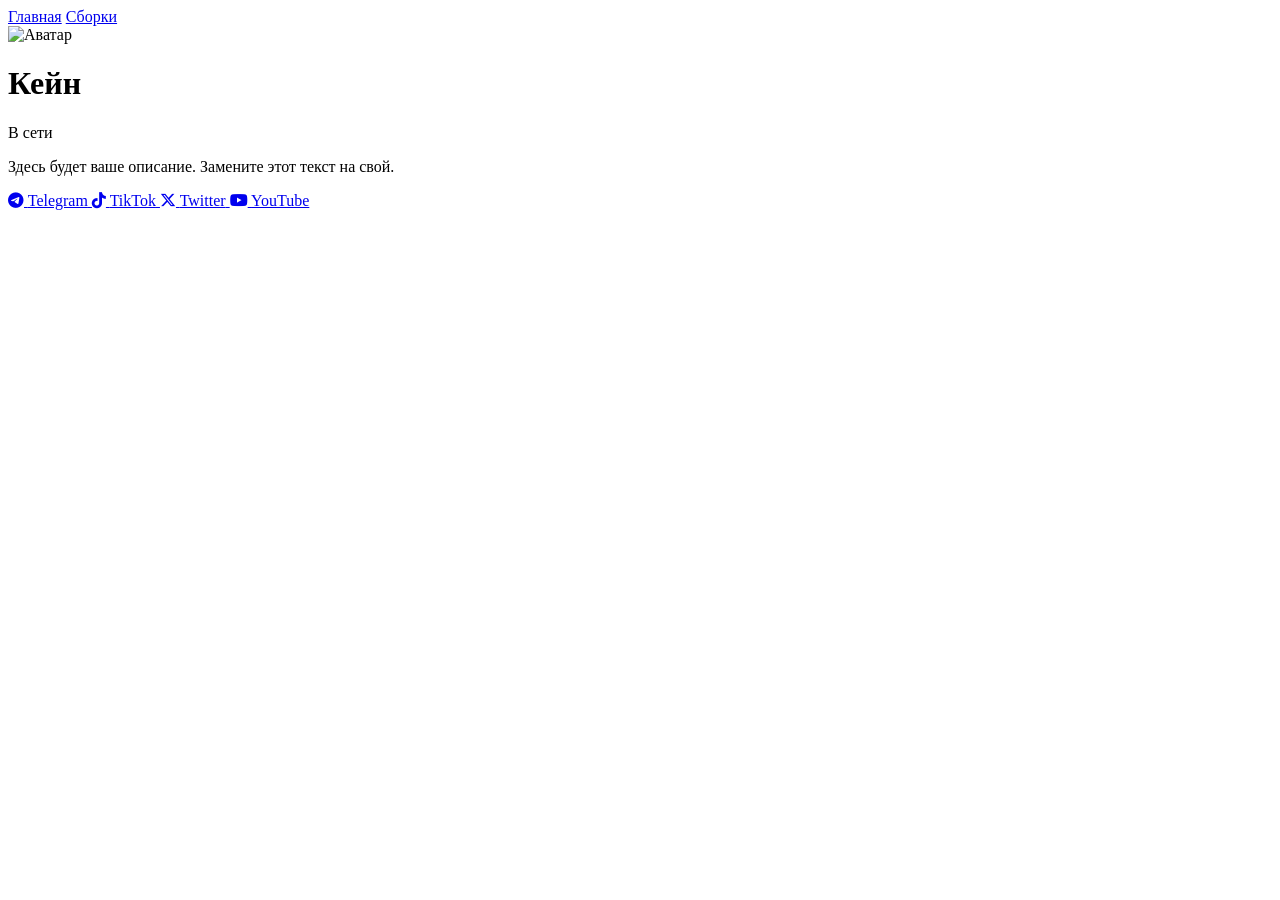
==== index.html @ d10e1605 "Create index.html" ====
<!DOCTYPE html>
<html lang="ru">
<head>
    <meta charset="UTF-8">
    <meta name="viewport" content="width=device-width, initial-scale=1.0">
    <title>Кейн — Главная</title>
    <link rel="stylesheet" href="style.css">
    <link rel="stylesheet" href="https://cdnjs.cloudflare.com/ajax/libs/font-awesome/6.5.0/css/all.min.css">
</head>
<body>
    <nav class="navbar">
        <a href="index.html" class="nav-link active">Главная</a>
        <a href="builds.html" class="nav-link">Сборки</a>
    </nav>

    <main class="profile-container">
        <div class="avatar-wrapper">
            <!-- Замените путь к изображению на свой аватар -->
            <img src="avatar.jpg" alt="Аватар" class="avatar">
        </div>

        <h1 class="username">Кейн</h1>

        <div class="status-badge" id="status-badge">
            <span class="status-dot" id="status-dot"></span>
            <span class="status-text" id="status-text">Загрузка...</span>
        </div>

        <p class="description">
            Здесь будет ваше описание. Замените этот текст на свой.
        </p>

        <div class="social-links">
            <a href="https://t.me/ваш_username" target="_blank" class="social-link telegram">
                <i class="fa-brands fa-telegram"></i>
                <span>Telegram</span>
            </a>
            <a href="https://www.tiktok.com/@ваш_username" target="_blank" class="social-link tiktok">
                <i class="fa-brands fa-tiktok"></i>
                <span>TikTok</span>
            </a>
            <a href="https://twitter.com/ваш_username" target="_blank" class="social-link twitter">
                <i class="fa-brands fa-x-twitter"></i>
                <span>Twitter</span>
            </a>
            <a href="https://www.youtube.com/@ваш_username" target="_blank" class="social-link youtube">
                <i class="fa-brands fa-youtube"></i>
                <span>YouTube</span>
            </a>
        </div>
    </main>

    <script>
        // ====== РУЧНАЯ НАСТРОЙКА СТАТУСА ======
        // Telegram не предоставляет API для автоматического получения статуса.
        // Измените значение вручную: 'online' или 'offline'.
        const CURRENT_STATUS = 'online'; // 'online' | 'offline'

        const statusDot = document.getElementById('status-dot');
        const statusText = document.getElementById('status-text');

        if (CURRENT_STATUS === 'online') {
            statusDot.className = 'status-dot online';
            statusText.textContent = 'В сети';
        } else {
            statusDot.className = 'status-dot offline';
            statusText.textContent = 'Не в сети';
        }
    </script>
</body>
</html>
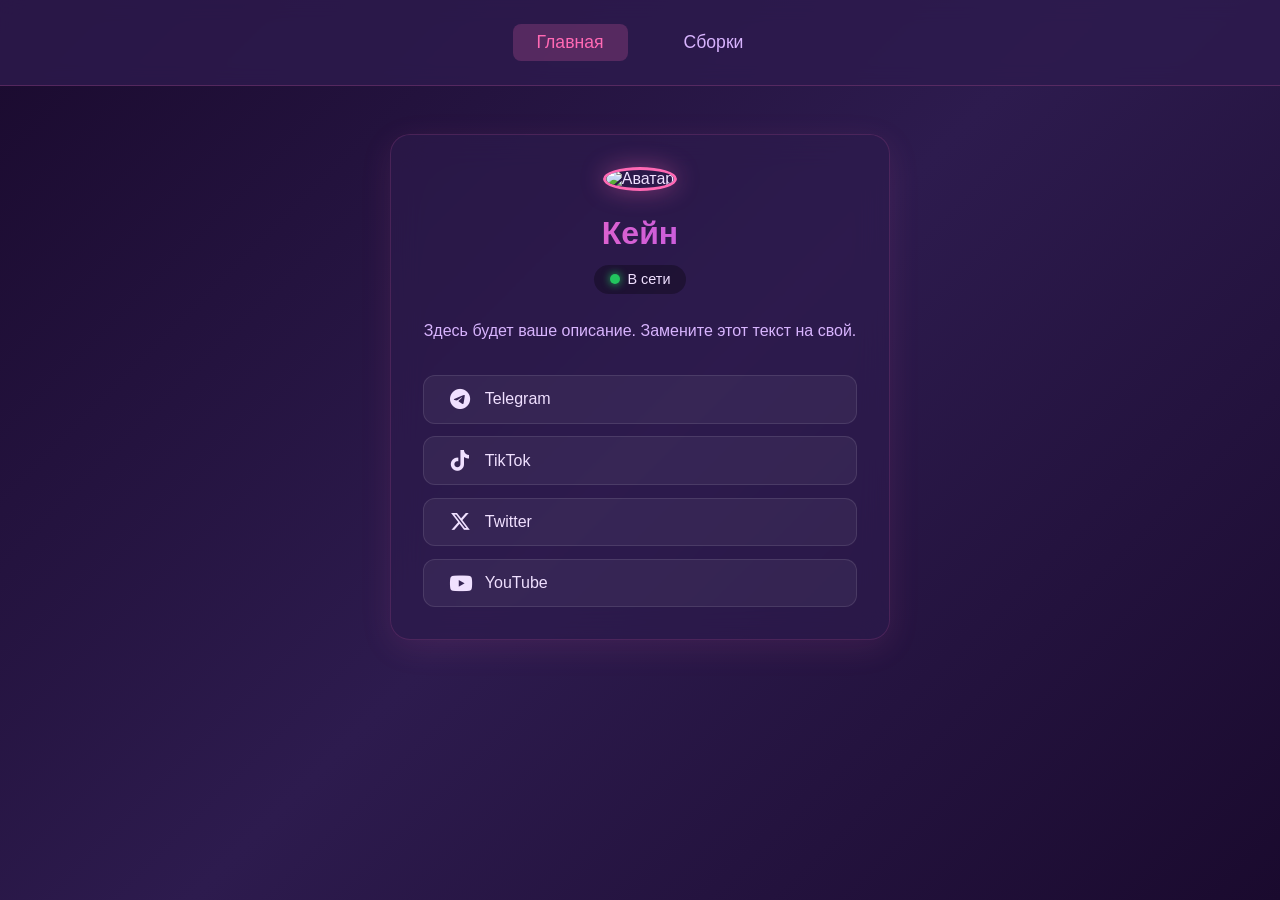
==== commit 8c6e145b: "Update index.html" ====
--- a/index.html
+++ b/index.html
@@ -16,7 +16,7 @@
     <main class="profile-container">
         <div class="avatar-wrapper">
             <!-- Замените путь к изображению на свой аватар -->
-            <img src="avatar.jpg" alt="Аватар" class="avatar">
+            <img src="date/avatar.jpg" alt="Аватар" class="avatar">
         </div>
 
         <h1 class="username">Кейн</h1>
--- a/style.css
+++ b/style.css
@@ -0,0 +1,261 @@
+/* ====== СБРОС И БАЗОВЫЕ СТИЛИ ====== */
+* {
+    margin: 0;
+    padding: 0;
+    box-sizing: border-box;
+}
+
+body {
+    font-family: 'Segoe UI', Tahoma, Geneva, Verdana, sans-serif;
+    background: linear-gradient(135deg, #1a0a2e 0%, #2d1b4e 50%, #1a0a2e 100%);
+    color: #f0e0ff;
+    min-height: 100vh;
+}
+
+/* ====== НАВИГАЦИЯ ====== */
+.navbar {
+    display: flex;
+    justify-content: center;
+    gap: 2rem;
+    padding: 1.5rem 0;
+    background: rgba(45, 27, 78, 0.8);
+    backdrop-filter: blur(10px);
+    border-bottom: 1px solid rgba(255, 105, 180, 0.2);
+}
+
+.nav-link {
+    color: #d8b4fe;
+    text-decoration: none;
+    font-size: 1.1rem;
+    font-weight: 500;
+    padding: 0.5rem 1.5rem;
+    border-radius: 8px;
+    transition: all 0.3s ease;
+}
+
+.nav-link:hover,
+.nav-link.active {
+    background: rgba(255, 105, 180, 0.2);
+    color: #ff69b4;
+}
+
+/* ====== ГЛАВНАЯ СТРАНИЦА ====== */
+.profile-container {
+    max-width: 500px;
+    margin: 3rem auto;
+    padding: 2rem;
+    text-align: center;
+    background: rgba(45, 27, 78, 0.6);
+    backdrop-filter: blur(15px);
+    border-radius: 20px;
+    border: 1px solid rgba(255, 105, 180, 0.15);
+    box-shadow: 0 8px 32px rgba(255, 105, 180, 0.1);
+}
+
+.avatar-wrapper {
+    margin-bottom: 1.5rem;
+}
+
+.avatar {
+    width: 150px;
+    height: 150px;
+    border-radius: 50%;
+    object-fit: cover;
+    border: 3px solid #ff69b4;
+    box-shadow: 0 0 25px rgba(255, 105, 180, 0.4);
+}
+
+.username {
+    font-size: 2rem;
+    font-weight: 700;
+    margin-bottom: 0.8rem;
+    background: linear-gradient(90deg, #ff69b4, #a855f7);
+    -webkit-background-clip: text;
+    -webkit-text-fill-color: transparent;
+    background-clip: text;
+}
+
+/* ====== СТАТУС ====== */
+.status-badge {
+    display: inline-flex;
+    align-items: center;
+    gap: 0.5rem;
+    padding: 0.4rem 1rem;
+    background: rgba(0, 0, 0, 0.3);
+    border-radius: 20px;
+    margin-bottom: 1.5rem;
+    font-size: 0.9rem;
+}
+
+.status-dot {
+    width: 10px;
+    height: 10px;
+    border-radius: 50%;
+}
+
+.status-dot.online {
+    background: #22c55e;
+    box-shadow: 0 0 8px #22c55e;
+}
+
+.status-dot.offline {
+    background: #6b7280;
+}
+
+/* ====== ОПИСАНИЕ ====== */
+.description {
+    font-size: 1rem;
+    line-height: 1.6;
+    color: #d8b4fe;
+    margin-bottom: 2rem;
+}
+
+/* ====== СОЦСЕТИ ====== */
+.social-links {
+    display: flex;
+    flex-direction: column;
+    gap: 0.8rem;
+}
+
+.social-link {
+    display: flex;
+    align-items: center;
+    gap: 0.8rem;
+    padding: 0.8rem 1.5rem;
+    border-radius: 12px;
+    text-decoration: none;
+    color: #f0e0ff;
+    font-weight: 500;
+    transition: all 0.3s ease;
+    background: rgba(255, 255, 255, 0.05);
+    border: 1px solid rgba(255, 255, 255, 0.1);
+}
+
+.social-link:hover {
+    transform: translateY(-2px);
+}
+
+.social-link.telegram:hover { background: rgba(0, 136, 204, 0.3); border-color: #0088cc; }
+.social-link.tiktok:hover   { background: rgba(255, 0, 80, 0.3); border-color: #ff0050; }
+.social-link.twitter:hover  { background: rgba(29, 161, 242, 0.3); border-color: #1da1f2; }
+.social-link.youtube:hover  { background: rgba(255, 0, 0, 0.3); border-color: #ff0000; }
+
+.social-link i {
+    font-size: 1.3rem;
+    width: 24px;
+    text-align: center;
+}
+
+/* ====== СТРАНИЦА СБОРОК ====== */
+.builds-container {
+    max-width: 1200px;
+    margin: 2rem auto;
+    padding: 0 1.5rem;
+}
+
+.page-title {
+    text-align: center;
+    font-size: 2.2rem;
+    font-weight: 700;
+    margin-bottom: 2rem;
+    background: linear-gradient(90deg, #ff69b4, #a855f7);
+    -webkit-background-clip: text;
+    -webkit-text-fill-color: transparent;
+    background-clip: text;
+}
+
+.builds-grid {
+    display: grid;
+    grid-template-columns: repeat(auto-fill, minmax(300px, 1fr));
+    gap: 1.5rem;
+}
+
+/* ====== КАРТОЧКА СБОРКИ ====== */
+.build-card {
+    background: rgba(45, 27, 78, 0.7);
+    backdrop-filter: blur(10px);
+    border-radius: 16px;
+    overflow: hidden;
+    border: 1px solid rgba(255, 105, 180, 0.15);
+    transition: all 0.3s ease;
+}
+
+.build-card:hover {
+    transform: translateY(-5px);
+    box-shadow: 0 12px 30px rgba(255, 105, 180, 0.2);
+    border-color: rgba(255, 105, 180, 0.4);
+}
+
+.build-poster {
+    width: 100%;
+    height: 200px;
+    object-fit: cover;
+    border-bottom: 1px solid rgba(255, 105, 180, 0.1);
+}
+
+.build-content {
+    padding: 1.2rem;
+}
+
+.build-name {
+    font-size: 1.3rem;
+    font-weight: 600;
+    margin-bottom: 0.3rem;
+    color: #ff69b4;
+}
+
+.build-version {
+    display: inline-block;
+    font-size: 0.8rem;
+    padding: 0.2rem 0.6rem;
+    background: rgba(168, 85, 247, 0.3);
+    border-radius: 6px;
+    color: #d8b4fe;
+    margin-bottom: 0.8rem;
+}
+
+.build-description {
+    font-size: 0.95rem;
+    line-height: 1.5;
+    color: #c4b5d8;
+    margin-bottom: 1.2rem;
+}
+
+.build-download {
+    display: inline-flex;
+    align-items: center;
+    gap: 0.5rem;
+    padding: 0.6rem 1.5rem;
+    background: linear-gradient(90deg, #ff69b4, #a855f7);
+    color: #fff;
+    text-decoration: none;
+    border-radius: 8px;
+    font-weight: 600;
+    transition: all 0.3s ease;
+}
+
+.build-download:hover {
+    box-shadow: 0 4px 15px rgba(255, 105, 180, 0.4);
+    transform: scale(1.03);
+}
+
+/* ====== АДАПТИВНОСТЬ ====== */
+@media (max-width: 600px) {
+    .profile-container {
+        margin: 1.5rem 1rem;
+        padding: 1.5rem;
+    }
+
+    .avatar {
+        width: 120px;
+        height: 120px;
+    }
+
+    .username {
+        font-size: 1.6rem;
+    }
+
+    .builds-grid {
+        grid-template-columns: 1fr;
+    }
+}
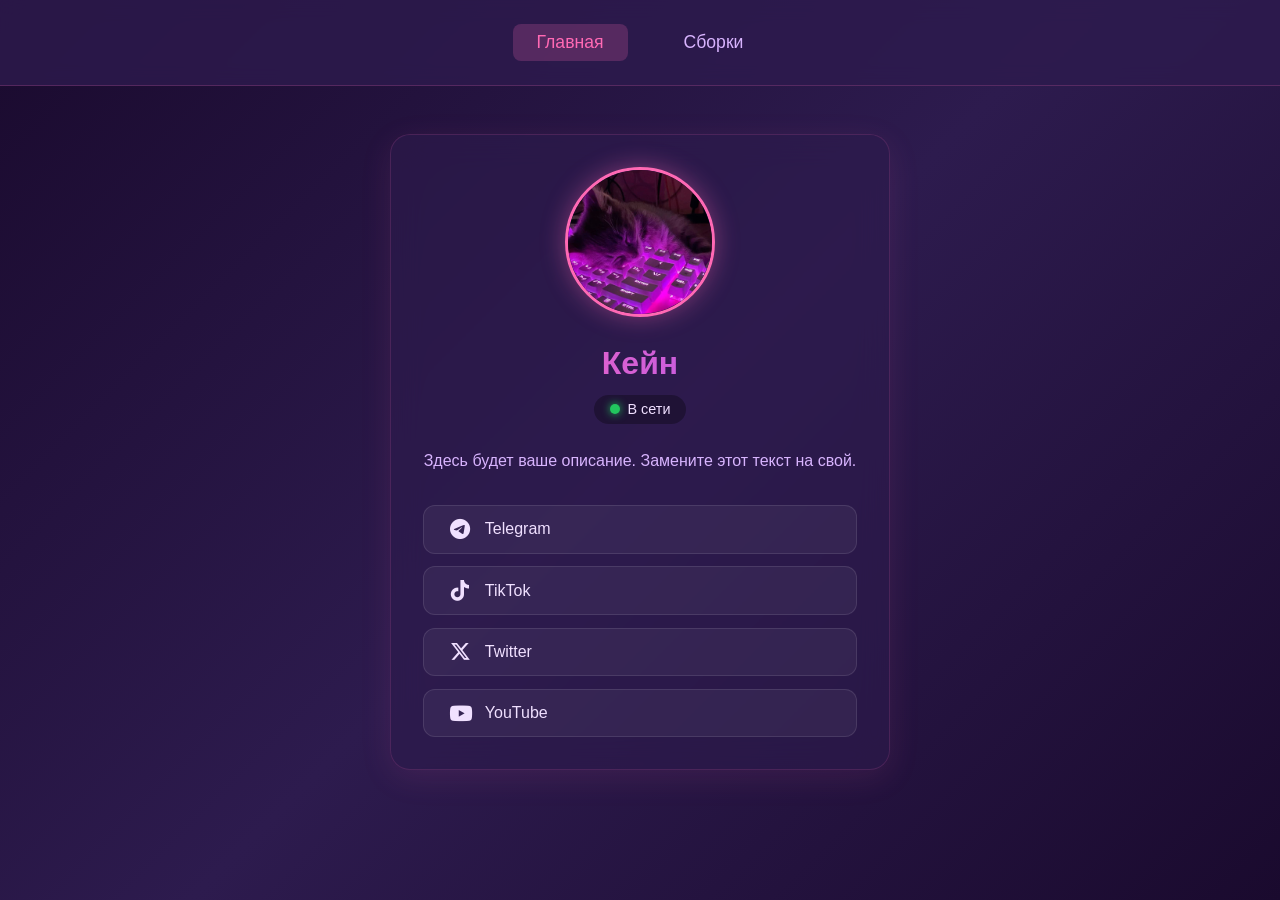
==== commit fd6695aa: "Update index.html" ====
--- a/index.html
+++ b/index.html
@@ -16,7 +16,7 @@
     <main class="profile-container">
         <div class="avatar-wrapper">
             <!-- Замените путь к изображению на свой аватар -->
-            <img src="date/avatar.jpg" alt="Аватар" class="avatar">
+            <img src="date/photo.jpg" alt="Аватар" class="avatar">
         </div>
 
         <h1 class="username">Кейн</h1>
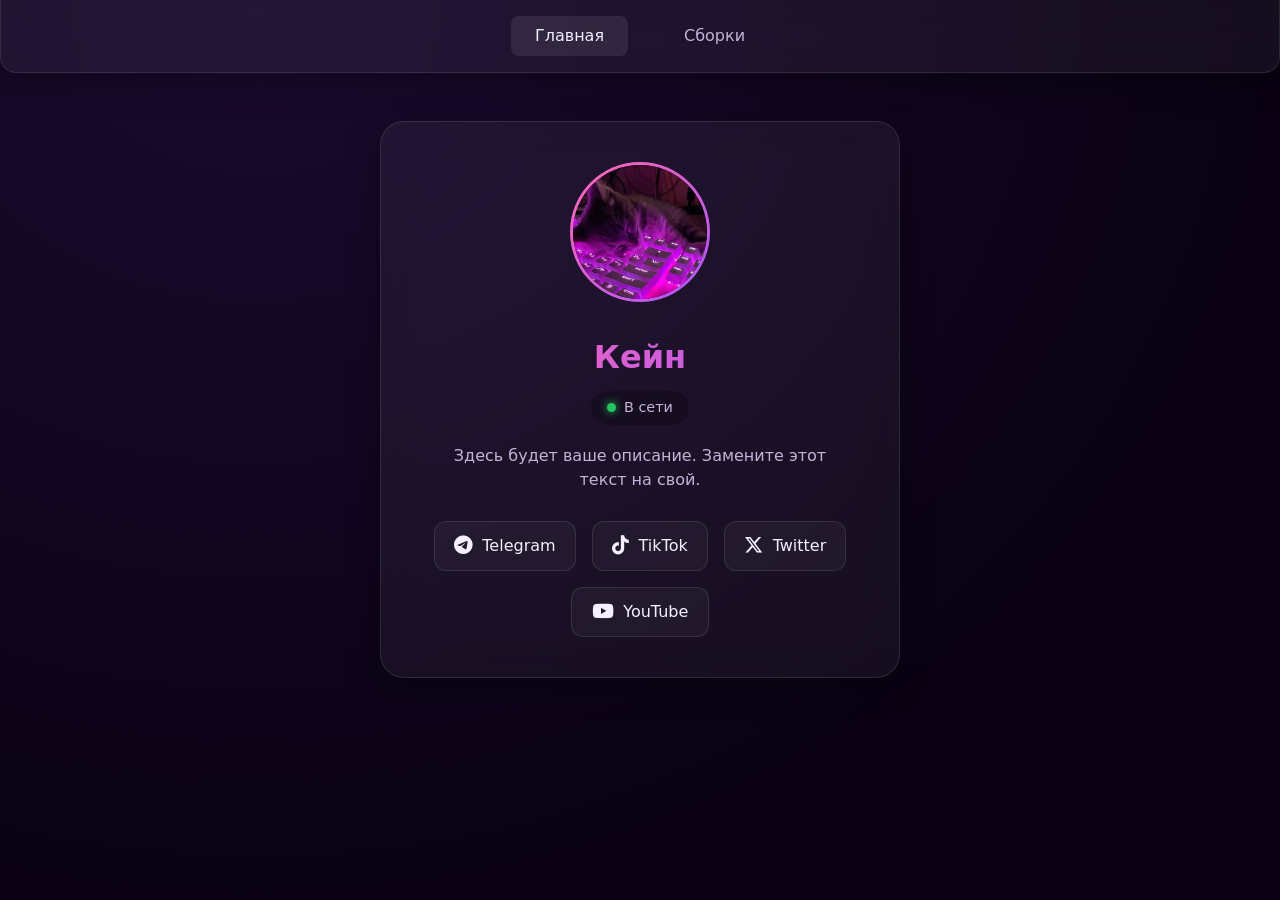
==== commit 7b65083e: "Update index.html" ====
--- a/index.html
+++ b/index.html
@@ -6,16 +6,18 @@
     <title>Кейн — Главная</title>
     <link rel="stylesheet" href="style.css">
     <link rel="stylesheet" href="https://cdnjs.cloudflare.com/ajax/libs/font-awesome/6.5.0/css/all.min.css">
+    <link rel="preconnect" href="https://fonts.googleapis.com">
+    <link rel="preconnect" href="https://fonts.gstatic.com" crossorigin>
+    <link href="https://fonts.googleapis.com/css2?family=Inter:wght@400;500;600;700&display=swap" rel="stylesheet">
 </head>
 <body>
-    <nav class="navbar">
+    <nav class="navbar glass-panel">
         <a href="index.html" class="nav-link active">Главная</a>
         <a href="builds.html" class="nav-link">Сборки</a>
     </nav>
 
-    <main class="profile-container">
+    <main class="profile-container glass-panel">
         <div class="avatar-wrapper">
-            <!-- Замените путь к изображению на свой аватар -->
             <img src="date/photo.jpg" alt="Аватар" class="avatar">
         </div>
 
@@ -31,19 +33,19 @@
         </p>
 
         <div class="social-links">
-            <a href="https://t.me/ваш_username" target="_blank" class="social-link telegram">
+            <a href="https://t.me/ваш_username" target="_blank" rel="noopener noreferrer" class="social-link telegram">
                 <i class="fa-brands fa-telegram"></i>
                 <span>Telegram</span>
             </a>
-            <a href="https://www.tiktok.com/@ваш_username" target="_blank" class="social-link tiktok">
+            <a href="https://www.tiktok.com/@ваш_username" target="_blank" rel="noopener noreferrer" class="social-link tiktok">
                 <i class="fa-brands fa-tiktok"></i>
                 <span>TikTok</span>
             </a>
-            <a href="https://twitter.com/ваш_username" target="_blank" class="social-link twitter">
+            <a href="https://twitter.com/ваш_username" target="_blank" rel="noopener noreferrer" class="social-link twitter">
                 <i class="fa-brands fa-x-twitter"></i>
                 <span>Twitter</span>
             </a>
-            <a href="https://www.youtube.com/@ваш_username" target="_blank" class="social-link youtube">
+            <a href="https://www.youtube.com/@ваш_username" target="_blank" rel="noopener noreferrer" class="social-link youtube">
                 <i class="fa-brands fa-youtube"></i>
                 <span>YouTube</span>
             </a>
@@ -51,9 +53,8 @@
     </main>
 
     <script>
-        // ====== РУЧНАЯ НАСТРОЙКА СТАТУСА ======
-        // Telegram не предоставляет API для автоматического получения статуса.
-        // Измените значение вручную: 'online' или 'offline'.
+        // Telegram не предоставляет открытый API для получения статуса онлайн/офлайн.
+        // Значение переменной необходимо изменять вручную.
         const CURRENT_STATUS = 'online'; // 'online' | 'offline'
 
         const statusDot = document.getElementById('status-dot');
@@ -67,5 +68,37 @@
             statusText.textContent = 'Не в сети';
         }
     </script>
+
+    <script>
+    document.addEventListener('DOMContentLoaded', function() {
+        document.addEventListener('contextmenu', function(e) {
+            e.preventDefault();
+            return false;
+        });
+
+        document.addEventListener('keydown', function(e) {
+            if (
+                e.ctrlKey && 
+                (e.key === 'c' || e.key === 'C' || 
+                 e.key === 'x' || e.key === 'X' || 
+                 e.key === 'v' || e.key === 'V' || 
+                 e.key === 'u' || e.key === 'U' || 
+                 e.key === 's' || e.key === 'S')
+            ) {
+                e.preventDefault();
+                return false;
+            }
+            if (e.key === 'F12') {
+                e.preventDefault();
+                return false;
+            }
+        });
+
+        document.addEventListener('dragstart', function(e) {
+            e.preventDefault();
+            return false;
+        });
+    });
+</script>
 </body>
 </html>
--- a/style.css
+++ b/style.css
@@ -1,4 +1,16 @@
-/* ====== СБРОС И БАЗОВЫЕ СТИЛИ ====== */
+:root {
+    --bg-primary: #0a0214;
+    --bg-secondary: #1a0a2e;
+    --accent-pink: #ff69b4;
+    --accent-purple: #a855f7;
+    --glass-bg: rgba(255, 255, 255, 0.05);
+    --glass-border: rgba(255, 255, 255, 0.1);
+    --text-primary: #f4f0ff;
+    --text-secondary: #c4b5d8;
+    --transition-base: 0.3s cubic-bezier(0.4, 0, 0.2, 1);
+    --shadow-soft: 0 8px 32px rgba(0, 0, 0, 0.35);
+}
+
 * {
     margin: 0;
     padding: 0;
@@ -6,50 +18,57 @@
 }
 
 body {
-    font-family: 'Segoe UI', Tahoma, Geneva, Verdana, sans-serif;
-    background: linear-gradient(135deg, #1a0a2e 0%, #2d1b4e 50%, #1a0a2e 100%);
-    color: #f0e0ff;
+    font-family: 'Inter', system-ui, -apple-system, sans-serif;
+    background: radial-gradient(ellipse at 20% 0%, var(--bg-secondary), var(--bg-primary) 70%);
+    color: var(--text-primary);
     min-height: 100vh;
-}
-
-/* ====== НАВИГАЦИЯ ====== */
+    line-height: 1.5;
+}
+
+/* === СТЕКЛЯННЫЕ ПАНЕЛИ (Glassmorphism) === */
+.glass-panel {
+    background: var(--glass-bg);
+    backdrop-filter: blur(18px);
+    -webkit-backdrop-filter: blur(18px);
+    border: 1px solid var(--glass-border);
+    box-shadow: var(--shadow-soft);
+}
+
+/* === НАВИГАЦИЯ === */
 .navbar {
+    position: sticky;
+    top: 0;
+    z-index: 100;
     display: flex;
     justify-content: center;
     gap: 2rem;
-    padding: 1.5rem 0;
-    background: rgba(45, 27, 78, 0.8);
-    backdrop-filter: blur(10px);
-    border-bottom: 1px solid rgba(255, 105, 180, 0.2);
+    padding: 1rem 0;
+    border-radius: 0 0 16px 16px;
+    border-top: none;
 }
 
 .nav-link {
-    color: #d8b4fe;
+    color: var(--text-secondary);
     text-decoration: none;
-    font-size: 1.1rem;
     font-weight: 500;
     padding: 0.5rem 1.5rem;
     border-radius: 8px;
-    transition: all 0.3s ease;
+    transition: var(--transition-base);
 }
 
 .nav-link:hover,
 .nav-link.active {
-    background: rgba(255, 105, 180, 0.2);
-    color: #ff69b4;
-}
-
-/* ====== ГЛАВНАЯ СТРАНИЦА ====== */
+    color: var(--text-primary);
+    background: rgba(255, 255, 255, 0.08);
+}
+
+/* === ГЛАВНАЯ СТРАНИЦА === */
 .profile-container {
-    max-width: 500px;
+    max-width: 520px;
     margin: 3rem auto;
-    padding: 2rem;
+    padding: 2.5rem;
     text-align: center;
-    background: rgba(45, 27, 78, 0.6);
-    backdrop-filter: blur(15px);
-    border-radius: 20px;
-    border: 1px solid rgba(255, 105, 180, 0.15);
-    box-shadow: 0 8px 32px rgba(255, 105, 180, 0.1);
+    border-radius: 24px;
 }
 
 .avatar-wrapper {
@@ -57,99 +76,111 @@
 }
 
 .avatar {
-    width: 150px;
-    height: 150px;
+    width: 140px;
+    height: 140px;
     border-radius: 50%;
     object-fit: cover;
-    border: 3px solid #ff69b4;
-    box-shadow: 0 0 25px rgba(255, 105, 180, 0.4);
+    border: 3px solid transparent;
+    background-image: linear-gradient(var(--bg-secondary), var(--bg-secondary)), linear-gradient(135deg, var(--accent-pink), var(--accent-purple));
+    background-origin: border-box;
+    background-clip: content-box, border-box;
+    transition: transform var(--transition-base);
+}
+
+.avatar:hover {
+    transform: scale(1.05);
 }
 
 .username {
     font-size: 2rem;
     font-weight: 700;
-    margin-bottom: 0.8rem;
-    background: linear-gradient(90deg, #ff69b4, #a855f7);
+    margin-bottom: 0.6rem;
+    background: linear-gradient(90deg, var(--accent-pink), var(--accent-purple));
     -webkit-background-clip: text;
     -webkit-text-fill-color: transparent;
     background-clip: text;
 }
 
-/* ====== СТАТУС ====== */
 .status-badge {
     display: inline-flex;
     align-items: center;
     gap: 0.5rem;
     padding: 0.4rem 1rem;
-    background: rgba(0, 0, 0, 0.3);
+    background: rgba(0, 0, 0, 0.25);
     border-radius: 20px;
-    margin-bottom: 1.5rem;
+    margin-bottom: 1.2rem;
     font-size: 0.9rem;
+    color: var(--text-secondary);
 }
 
 .status-dot {
-    width: 10px;
-    height: 10px;
+    width: 9px;
+    height: 9px;
     border-radius: 50%;
 }
 
 .status-dot.online {
     background: #22c55e;
     box-shadow: 0 0 8px #22c55e;
+    animation: pulse 2s infinite;
 }
 
 .status-dot.offline {
     background: #6b7280;
 }
 
-/* ====== ОПИСАНИЕ ====== */
+@keyframes pulse {
+    0%, 100% { opacity: 1; }
+    50% { opacity: 0.6; }
+}
+
 .description {
     font-size: 1rem;
-    line-height: 1.6;
-    color: #d8b4fe;
-    margin-bottom: 2rem;
-}
-
-/* ====== СОЦСЕТИ ====== */
+    color: var(--text-secondary);
+    margin-bottom: 1.8rem;
+    max-width: 400px;
+    margin-left: auto;
+    margin-right: auto;
+}
+
+/* === СОЦСЕТИ (В СТРОКУ) === */
 .social-links {
     display: flex;
-    flex-direction: column;
-    gap: 0.8rem;
+    flex-wrap: wrap;
+    justify-content: center;
+    gap: 1rem;
 }
 
 .social-link {
-    display: flex;
+    display: inline-flex;
     align-items: center;
-    gap: 0.8rem;
-    padding: 0.8rem 1.5rem;
+    gap: 0.6rem;
+    padding: 0.75rem 1.2rem;
     border-radius: 12px;
     text-decoration: none;
-    color: #f0e0ff;
+    color: var(--text-primary);
     font-weight: 500;
-    transition: all 0.3s ease;
-    background: rgba(255, 255, 255, 0.05);
-    border: 1px solid rgba(255, 255, 255, 0.1);
+    background: rgba(255, 255, 255, 0.04);
+    border: 1px solid var(--glass-border);
+    transition: var(--transition-base);
 }
 
 .social-link:hover {
-    transform: translateY(-2px);
-}
-
-.social-link.telegram:hover { background: rgba(0, 136, 204, 0.3); border-color: #0088cc; }
-.social-link.tiktok:hover   { background: rgba(255, 0, 80, 0.3); border-color: #ff0050; }
-.social-link.twitter:hover  { background: rgba(29, 161, 242, 0.3); border-color: #1da1f2; }
-.social-link.youtube:hover  { background: rgba(255, 0, 0, 0.3); border-color: #ff0000; }
-
-.social-link i {
-    font-size: 1.3rem;
-    width: 24px;
-    text-align: center;
-}
-
-/* ====== СТРАНИЦА СБОРОК ====== */
+    transform: translateY(-3px);
+    background: rgba(255, 255, 255, 0.1);
+}
+
+.social-link.telegram:hover { border-color: #0088cc; color: #0088cc; }
+.social-link.tiktok:hover   { border-color: #ff0050; color: #ff0050; }
+.social-link.twitter:hover  { border-color: #1da1f2; color: #1da1f2; }
+.social-link.youtube:hover  { border-color: #ff0000; color: #ff0000; }
+
+.social-link i { font-size: 1.2rem; }
+
+/* === СТРАНИЦА СБОРОК === */
 .builds-container {
     max-width: 1200px;
-    margin: 2rem auto;
+    margin: 2.5rem auto;
     padding: 0 1.5rem;
 }
 
@@ -158,7 +189,7 @@
     font-size: 2.2rem;
     font-weight: 700;
     margin-bottom: 2rem;
-    background: linear-gradient(90deg, #ff69b4, #a855f7);
+    background: linear-gradient(90deg, var(--accent-pink), var(--accent-purple));
     -webkit-background-clip: text;
     -webkit-text-fill-color: transparent;
     background-clip: text;
@@ -170,27 +201,33 @@
     gap: 1.5rem;
 }
 
-/* ====== КАРТОЧКА СБОРКИ ====== */
 .build-card {
-    background: rgba(45, 27, 78, 0.7);
-    backdrop-filter: blur(10px);
+    background: var(--glass-bg);
+    backdrop-filter: blur(14px);
+    -webkit-backdrop-filter: blur(14px);
+    border: 1px solid var(--glass-border);
     border-radius: 16px;
     overflow: hidden;
-    border: 1px solid rgba(255, 105, 180, 0.15);
-    transition: all 0.3s ease;
+    transition: var(--transition-base);
+    opacity: 0;
+    animation: fadeIn 0.6s forwards;
+}
+
+@keyframes fadeIn {
+    to { opacity: 1; }
 }
 
 .build-card:hover {
-    transform: translateY(-5px);
+    transform: translateY(-6px);
     box-shadow: 0 12px 30px rgba(255, 105, 180, 0.2);
-    border-color: rgba(255, 105, 180, 0.4);
+    border-color: rgba(255, 255, 255, 0.2);
 }
 
 .build-poster {
     width: 100%;
-    height: 200px;
+    height: 190px;
     object-fit: cover;
-    border-bottom: 1px solid rgba(255, 105, 180, 0.1);
+    border-bottom: 1px solid var(--glass-border);
 }
 
 .build-content {
@@ -198,64 +235,57 @@
 }
 
 .build-name {
-    font-size: 1.3rem;
+    font-size: 1.25rem;
     font-weight: 600;
-    margin-bottom: 0.3rem;
-    color: #ff69b4;
+    margin-bottom: 0.4rem;
+    color: var(--text-primary);
 }
 
 .build-version {
     display: inline-block;
-    font-size: 0.8rem;
+    font-size: 0.75rem;
     padding: 0.2rem 0.6rem;
-    background: rgba(168, 85, 247, 0.3);
+    background: rgba(168, 85, 247, 0.2);
     border-radius: 6px;
-    color: #d8b4fe;
+    color: var(--text-secondary);
     margin-bottom: 0.8rem;
+    letter-spacing: 0.03em;
 }
 
 .build-description {
     font-size: 0.95rem;
-    line-height: 1.5;
-    color: #c4b5d8;
+    color: var(--text-secondary);
     margin-bottom: 1.2rem;
+    display: -webkit-box;
+    -webkit-line-clamp: 3;
+    -webkit-box-orient: vertical;
+    overflow: hidden;
 }
 
 .build-download {
     display: inline-flex;
     align-items: center;
     gap: 0.5rem;
-    padding: 0.6rem 1.5rem;
-    background: linear-gradient(90deg, #ff69b4, #a855f7);
+    padding: 0.65rem 1.4rem;
+    background: linear-gradient(135deg, var(--accent-pink), var(--accent-purple));
     color: #fff;
     text-decoration: none;
-    border-radius: 8px;
+    border-radius: 10px;
     font-weight: 600;
-    transition: all 0.3s ease;
+    transition: var(--transition-base);
 }
 
 .build-download:hover {
-    box-shadow: 0 4px 15px rgba(255, 105, 180, 0.4);
+    filter: brightness(1.1);
     transform: scale(1.03);
 }
 
-/* ====== АДАПТИВНОСТЬ ====== */
+/* === АДАПТИВНОСТЬ === */
 @media (max-width: 600px) {
-    .profile-container {
-        margin: 1.5rem 1rem;
-        padding: 1.5rem;
-    }
-
-    .avatar {
-        width: 120px;
-        height: 120px;
-    }
-
-    .username {
-        font-size: 1.6rem;
-    }
-
-    .builds-grid {
-        grid-template-columns: 1fr;
-    }
-}
+    .profile-container { margin: 1.5rem 1rem; padding: 1.8rem; }
+    .avatar { width: 120px; height: 120px; }
+    .username { font-size: 1.6rem; }
+    .social-links { gap: 0.8rem; }
+    .social-link { padding: 0.6rem 1rem; font-size: 0.9rem; }
+    .builds-grid { grid-template-columns: 1fr; }
+}
